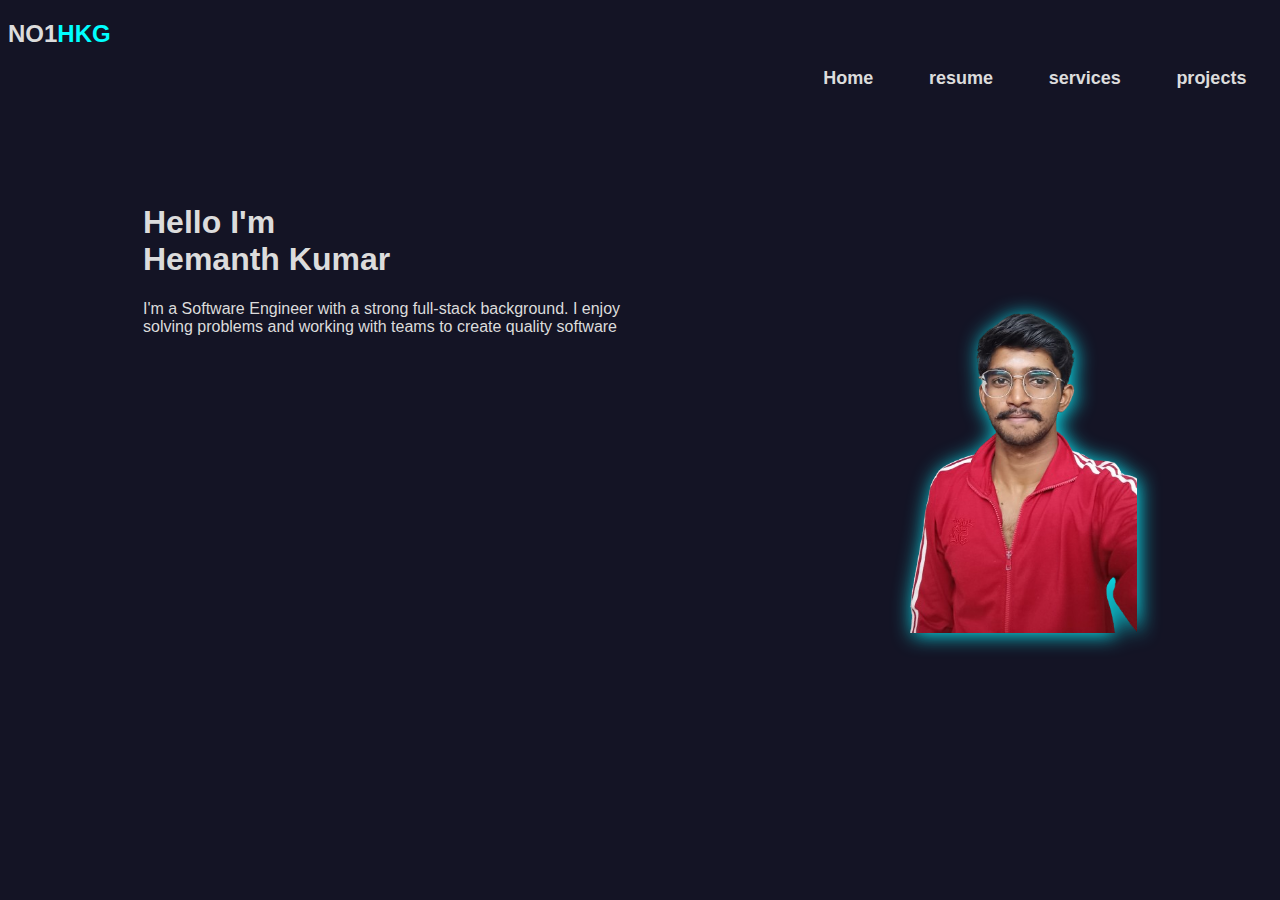
==== index.html @ a4717e3f "index html,css" ====
<!DOCTYPE html>
<html lang="en">
<head>
    <meta charset="UTF-8">
    <meta name="viewport" content="width=device-width, initial-scale=1.0">
    <title>Portfolio</title>
    <link rel="stylesheet" href="https://cdn.jsdelivr.net/npm/bootstrap-icons@1.10.5/font/bootstrap-icons.css">
    <link rel="stylesheet" href="index.css">
</head>
<body>
    <div class="top">
        <div >
            <header>
            <a href="#"><h2>NO1<span>HKG</span></h2> </a>
            </header>
        </div>
        <nav>
            <a href="">Home</a>
            <a href="">resume</a>
            <a href="">services</a>
            <a href="">projects</a>
        </nav>
        
    </div>
    <div class="main">
        <div>
            <h1>
                Hello I'm<br>
                Hemanth Kumar
            </h1>
            <p>
                I'm a Software Engineer with a strong full-stack background. 
                I enjoy solving problems and working with teams to create quality software
            </p>
        </div>
        <div>
            <img class="image" src="hkgg.png">
        </div>
    </div>
    
</body>
</html>
---- index.css ----
body{
    background-color: rgb(20, 20, 37);
    color: gainsboro;
    font-family:'Segoe UI', Tahoma, Geneva, Verdana, sans-serif;
}
.top{
    cursor:pointer;
}
header a{
    text-decoration: none;
    color: gainsboro;
}
header span{
    color: aqua;
}
header h2:hover{
    
    color: aqua;
    
}
nav{
    font-size: medium;
    float: right;

}
nav a{
    font-size: large;
    margin: 2vw;
    text-decoration: none;
    font-weight: bold;
    color: gainsboro;
}
.main{
    display: grid;
    grid-template-columns: 50% 50%;
    margin: 15vh;
}
.image{
    filter: drop-shadow(2px 2px 10px rgb(11, 233, 245)
    );
    height: 50vh;
    float: right;
}
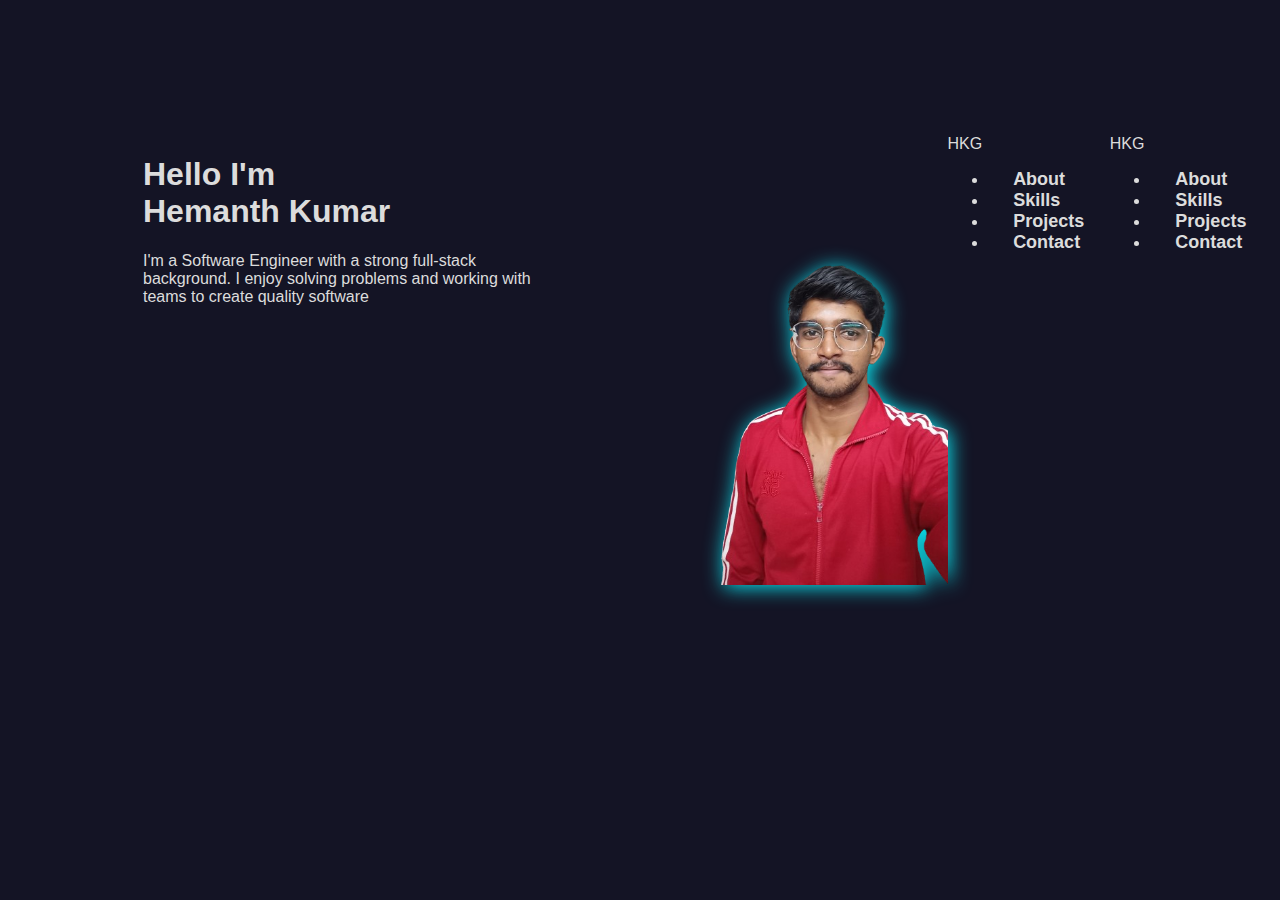
==== commit 21065b37: "Update index.html" ====
--- a/index.html
+++ b/index.html
@@ -8,18 +8,43 @@
     <link rel="stylesheet" href="index.css">
 </head>
 <body>
-    <div class="top">
-        <div >
-            <header>
-            <a href="#"><h2>NO1<span>HKG</span></h2> </a>
-            </header>
+       <nav class="nav">
+        <div class="logo">
+            HKG
         </div>
-        <nav>
-            <a href="">Home</a>
-            <a href="">resume</a>
-            <a href="">services</a>
-            <a href="">projects</a>
-        </nav>
+        <div class="links">
+            <ul>
+                <li><a href="#about">About</a></li>
+                <li><a href="#Skills">Skills</a></li>
+                <li><a href="#Projects">Projects</a></li>
+                <li><a href="#Contact">Contact</a></li>
+                
+            </ul>
+        </div>
+    </nav>
+    <nav class="ham">
+        <div class="hlogo">
+            HKG
+        </div>
+        <div class="menu">
+            <div class="hi" onclick="toggleMenu()">
+                <span></span>
+                <span></span>
+                <span></span>
+            
+
+            </div>
+            <div class="links2">
+                <ul>
+                    <li><a href="#about">About</a></li>
+                    <li><a href="#Skills">Skills</a></li>
+                    <li><a href="#Projects">Projects</a></li>
+                    <li><a href="#Contact">Contact</a></li>
+                    
+                </ul>
+            </div>
+        </div>
+    </nav>
         
     </div>
     <div class="main">
@@ -37,6 +62,12 @@
             <img class="image" src="hkgg.png">
         </div>
     </div>
-    
+    <script >
+        function toggleMenu(){
+            const toggleButton = document.querySelector('.hi');
+        const navbarLinks = document.querySelector('.links2');
+        navbarLinks.classList.toggle("open");
+        toggleButton.classList.toggle("open");
+        }</script>
 </body>
-</html>+</html>
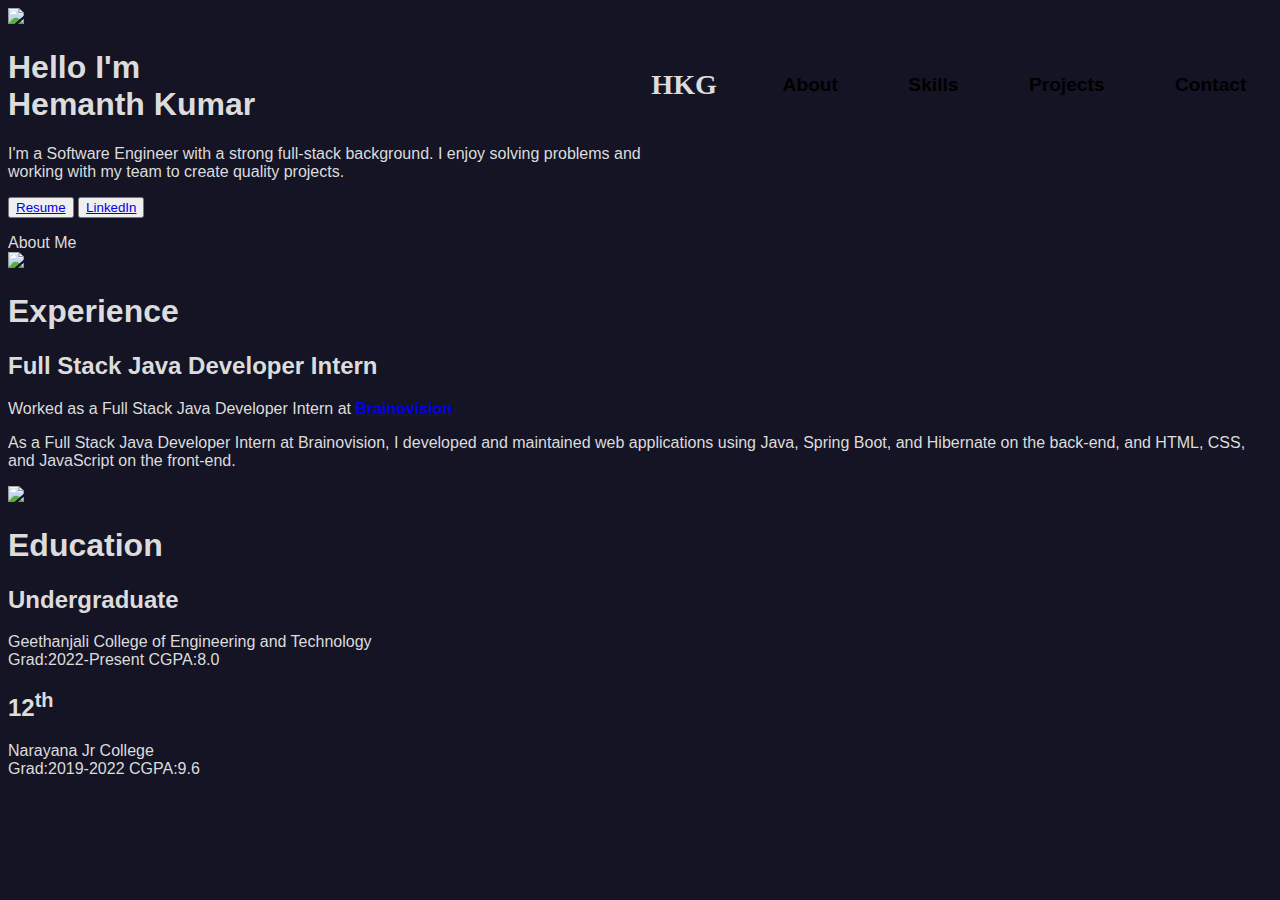
==== commit 4abf8bc2: "Update index.html" ====
--- a/index.html
+++ b/index.html
@@ -3,18 +3,19 @@
 <head>
     <meta charset="UTF-8">
     <meta name="viewport" content="width=device-width, initial-scale=1.0">
-    <title>Portfolio</title>
-    <link rel="stylesheet" href="https://cdn.jsdelivr.net/npm/bootstrap-icons@1.10.5/font/bootstrap-icons.css">
+    <title>portfolio</title>
     <link rel="stylesheet" href="index.css">
+    <link rel="stylesheet" href="m.css">
+    
 </head>
 <body>
-       <nav class="nav">
+    <nav class="nav">
         <div class="logo">
             HKG
         </div>
         <div class="links">
             <ul>
-                <li><a href="#about">About</a></li>
+                <li><a href="#About">About</a></li>
                 <li><a href="#Skills">Skills</a></li>
                 <li><a href="#Projects">Projects</a></li>
                 <li><a href="#Contact">Contact</a></li>
@@ -36,7 +37,7 @@
             </div>
             <div class="links2">
                 <ul>
-                    <li><a href="#about">About</a></li>
+                    <li><a href="#About">About</a></li>
                     <li><a href="#Skills">Skills</a></li>
                     <li><a href="#Projects">Projects</a></li>
                     <li><a href="#Contact">Contact</a></li>
@@ -45,21 +46,64 @@
             </div>
         </div>
     </nav>
-        
-    </div>
-    <div class="main">
+    <div class="container">
         <div>
+            <img class="photo" src="hkg.jpg">
+        </div>
+        <div class="details"> 
             <h1>
-                Hello I'm<br>
-                Hemanth Kumar
+            Hello I'm<br>
+            Hemanth Kumar
             </h1>
             <p>
-                I'm a Software Engineer with a strong full-stack background. 
-                I enjoy solving problems and working with teams to create quality software
+            I'm a Software Engineer with a strong full-stack background. 
+            I enjoy solving problems and working with my team to create quality projects.
             </p>
+        <div>
+            <div class="resume">
+                <p style="font-family: Arial, Helvetica, sans-serif;"><button  >
+                    <a href="Resume.Docx" download="Resume.Docx">Resume</a>
+                </button> 
+                <button>
+                    <a href="https://www.linkedin.com/in/no1hkg" >LinkedIn</a>
+                </button></p>
+            </div>
+
         </div>
-        <div>
-            <img class="image" src="hkgg.png">
+        </div>
+    </div>
+    
+    <div>
+        <div class="container2">
+            <div class="details" id="About">
+                <h>About Me</h>
+                <div class="aboutboxes">
+                    <div class="left">
+                        <img class="icons" src="exp.png">
+                        <h1>Experience</h1>
+                            <h2>Full Stack Java Developer Intern</h2> 
+                            <p> Worked as a Full Stack Java Developer Intern at 
+                            <a href="https://brainovision.org/"><strong>Brainovision</strong></a>
+                            </p>
+                            <p>
+                                As a Full Stack Java Developer Intern at Brainovision, 
+                                I developed and maintained web applications using Java, Spring Boot, 
+                                and Hibernate on the back-end, and HTML, CSS, and JavaScript on the front-end.
+                            </p>
+                    </div>
+                    <div class="right"> 
+                        <img class="icons" src="edu.png">
+                        <h1>Education</h1>
+                        <h2>Undergraduate</h2>
+                        <p>Geethanjali College of Engineering and Technology <br><span style="align-items:left
+                        ;">Grad:2022-Present CGPA:8.0</span></p>
+                        <h2>12<sup>th</sup></h2>
+                        <p>Narayana Jr College <br><span>Grad:2019-2022 CGPA:9.6</span></p>
+                    </div>
+                </div>
+                    
+                
+            </div>
         </div>
     </div>
     <script >
@@ -68,6 +112,9 @@
         const navbarLinks = document.querySelector('.links2');
         navbarLinks.classList.toggle("open");
         toggleButton.classList.toggle("open");
-        }</script>
+        }
+    
+</script>
+
 </body>
 </html>
--- a/index.css
+++ b/index.css
@@ -3,6 +3,105 @@
     color: gainsboro;
     font-family:'Segoe UI', Tahoma, Geneva, Verdana, sans-serif;
 }
+.logo{
+    font-family:Oswald;
+    font-size: 2.2vw;
+    font-weight: bolder;
+}
+nav{
+    display: flex;
+    justify-content: space-around;
+    align-items: center;
+    height: 17vh;
+}
+.links ul{
+    list-style: none;
+    display: flex;
+    gap: 1.2rem;
+    
+}
+
+.nav a{
+    color: black;
+    font-size: 1.5vw;
+    text-decoration: none;  
+}
+.nav a:hover{
+    color: gray;
+    text-shadow: 0px 0px 1px gray;
+}
+
+.ham{
+    font-family:Oswald;
+    font-size: 4.2vw;
+    display: none;
+}
+.menu{
+    position: relative;
+    display: inline-block;
+    
+}
+.hi{
+    display: flex;
+    padding: 2px;
+    flex-direction: column;
+    justify-content: space-evenly;
+    height: 24px;
+    width: 30px;
+    cursor: pointer;
+}
+.hi span{
+    
+    width: 100%;
+    height: 3px;
+    background-color: black;
+    transition:all 0.3 ease-in-out;
+}
+.links2{
+    position: absolute;
+    overflow: hidden;
+    top:100%;
+    right: 0;
+    background-color: white;
+    width: fit-content;
+    max-height: 0;
+    
+    transition: all 0.3 ease-in-out;
+
+}
+.links2 li{
+    list-style: none;
+}
+.links2 a{
+    color: black;
+    text-decoration: none;
+}
+.links2.open{
+    font-size: 1.25rem;
+    max-height: 300px;
+}
+
+
+.hi.open span:first-child{
+    transform: rotate(45deg) translate(5px,5px);
+}
+.hi.open span:nth-child(2){
+    opacity: 0;
+}
+.hi.open span:last-child{
+    transform: rotate(-45deg) translate(5px,-5px);
+}
+
+.hi.open :first-child{
+    transform: none; 
+}
+.hi.open :nth-child(2){
+    opacity: 1;
+}
+.hi.open :last-child{
+    transform: none; 
+}
+
 .top{
     cursor:pointer;
 }
@@ -40,4 +139,4 @@
     );
     height: 50vh;
     float: right;
-}+}
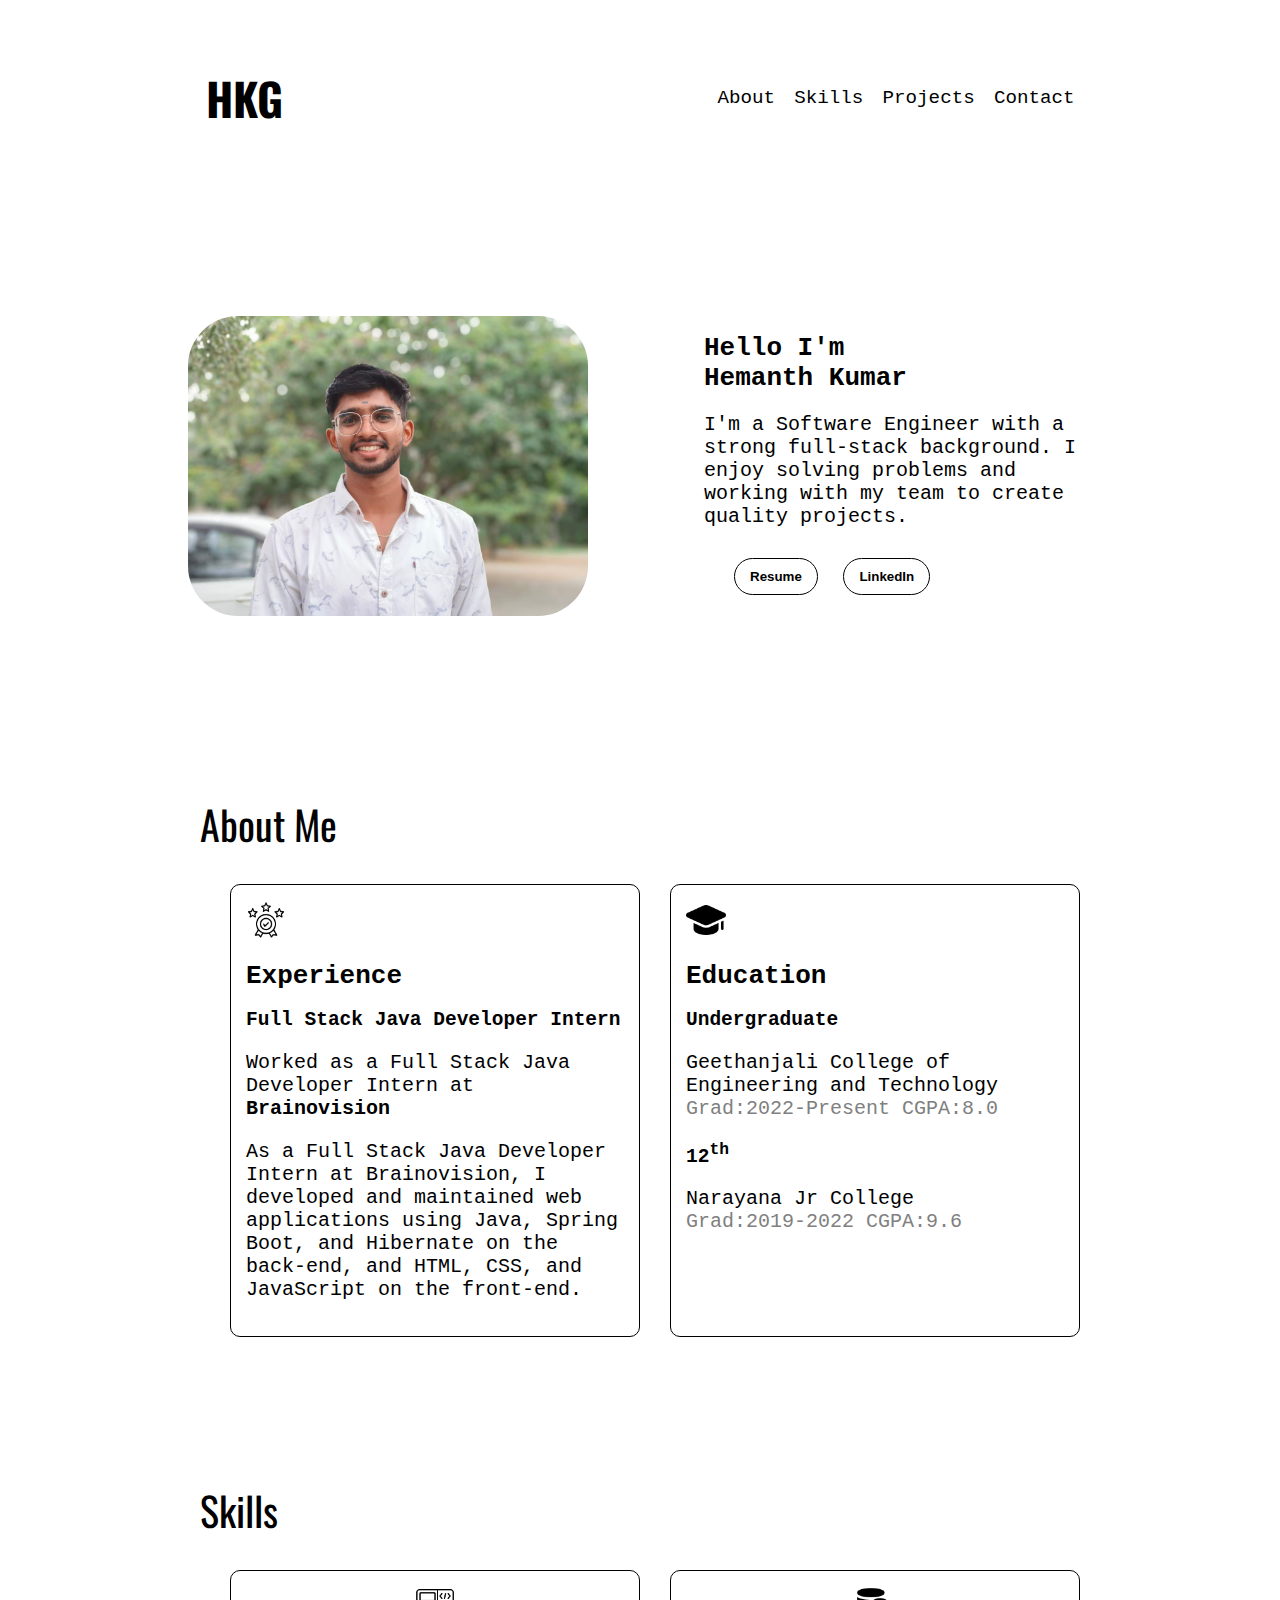
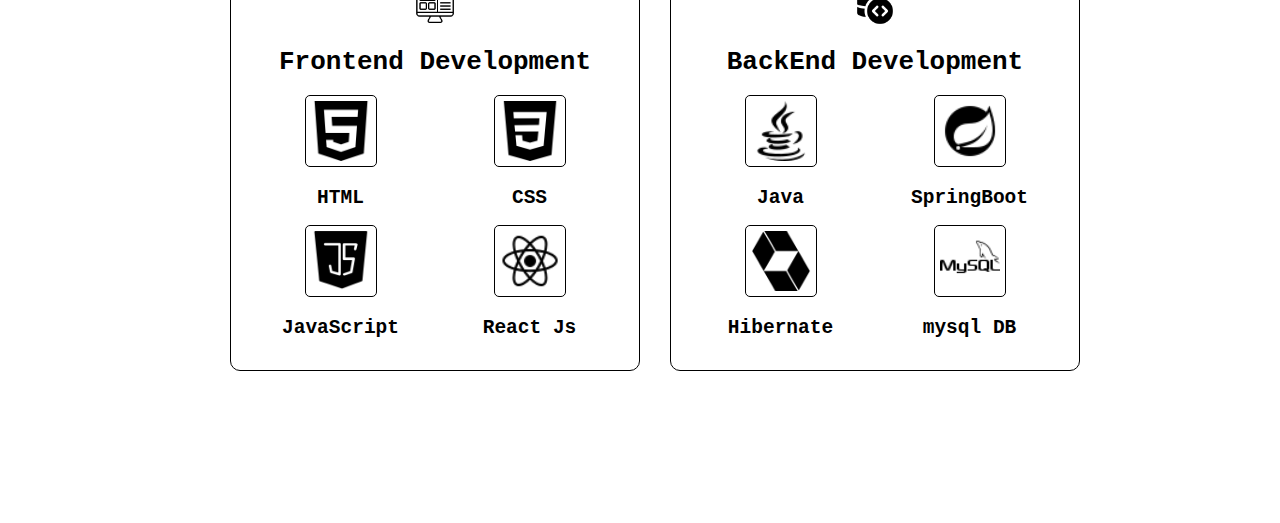
==== commit 7fbdd675: "Sills.." ====
--- a/index.html
+++ b/index.html
@@ -95,8 +95,8 @@
                         <img class="icons" src="edu.png">
                         <h1>Education</h1>
                         <h2>Undergraduate</h2>
-                        <p>Geethanjali College of Engineering and Technology <br><span style="align-items:left
-                        ;">Grad:2022-Present CGPA:8.0</span></p>
+                        <p>Geethanjali College of Engineering and Technology <br>
+                            <span>Grad:2022-Present CGPA:8.0</span></p>
                         <h2>12<sup>th</sup></h2>
                         <p>Narayana Jr College <br><span>Grad:2019-2022 CGPA:9.6</span></p>
                     </div>
@@ -105,6 +105,35 @@
                 
             </div>
         </div>
+    </div>
+    <div class="container3">
+        <div class="details" id="Skills" style="text-align: left;">
+            <h>Skills</h>
+            <div class="aboutboxes">
+                <div class="left">
+                    <img class="icons" src="front-end.png">
+                    <h1>Frontend Development</h1>
+                     <div class="skillset">
+                        <div><img src="html.png" alt="" class="fe"><h2>HTML</h2></div>
+                        <div><img src="css.png" alt="" class="fe"><h2>CSS</h2></div>
+                        <div><img src="js.png" alt="" class="fe"><h2>JavaScript</h2></div>
+                        <div><img src="react.png" alt="" class="fe"><h2>React Js</h2></div>
+                     </div> 
+                </div>
+                <div class="right"> 
+                    <img class="icons" src="backend.png">
+                    <h1>BackEnd Development</h1>
+                    <div class="skillset" >
+                        <div><img src="java.png" alt="" class="fe"><h2>Java</h2></div>
+                        <div><img src="spring-boot.png" alt="" class="fe"><h2>SpringBoot</h2></div>
+                        <div><img src="hibernate.png" alt="" class="fe"><h2>Hibernate</h2></div>
+                        <div><img src="mysql.png" alt="" class="fe"><h2>mysql DB</h2></div>
+                    </div>
+                    
+                </div>
+            </div>
+        </div>
+        
     </div>
     <script >
         function toggleMenu(){
--- a/index.css
+++ b/index.css
@@ -1,18 +1,21 @@
+@import url('https://fonts.googleapis.com/css2?family=Oswald:wght@200..700&display=swap');
 body{
-    background-color: rgb(20, 20, 37);
-    color: gainsboro;
-    font-family:'Segoe UI', Tahoma, Geneva, Verdana, sans-serif;
+    font-family: monospace;
+    
+}
+p{
+    font-size: 20px;
 }
 .logo{
     font-family:Oswald;
-    font-size: 2.2vw;
+    font-size: 3.5vw;
     font-weight: bolder;
 }
 nav{
     display: flex;
     justify-content: space-around;
     align-items: center;
-    height: 17vh;
+    height: 20vh;
 }
 .links ul{
     list-style: none;
@@ -33,7 +36,7 @@
 
 .ham{
     font-family:Oswald;
-    font-size: 4.2vw;
+    font-size: 30px;
     display: none;
 }
 .menu{
@@ -62,10 +65,8 @@
     overflow: hidden;
     top:100%;
     right: 0;
-    background-color: white;
-    width: fit-content;
+    width: auto;
     max-height: 0;
-    
     transition: all 0.3 ease-in-out;
 
 }
@@ -79,6 +80,7 @@
 .links2.open{
     font-size: 1.25rem;
     max-height: 300px;
+    max-width: fit-content;
 }
 
 
@@ -101,42 +103,117 @@
 .hi.open :last-child{
     transform: none; 
 }
-
-.top{
-    cursor:pointer;
-}
-header a{
-    text-decoration: none;
-    color: gainsboro;
-}
-header span{
-    color: aqua;
-}
-header h2:hover{
-    
-    color: aqua;
-    
-}
-nav{
-    font-size: medium;
-    float: right;
-
-}
-nav a{
-    font-size: large;
-    margin: 2vw;
-    text-decoration: none;
-    font-weight: bold;
-    color: gainsboro;
-}
-.main{
+.container{
+    justify-items: center;
+    margin: 10vw;
     display: grid;
     grid-template-columns: 50% 50%;
-    margin: 15vh;
-}
-.image{
-    filter: drop-shadow(2px 2px 10px rgb(11, 233, 245)
-    );
-    height: 50vh;
-    float: right;
-}
+    
+}
+.photo, .details{ 
+    margin-inline-start: 5vw;
+    margin-inline-end: 5vw;
+}
+.photo{
+    margin-bottom: 50px;
+    height: 300px;
+    border-radius: 50px;
+    display: block;
+  margin-left: auto;
+  margin-right: auto;
+}
+.resume{
+    margin: 20px;
+}
+.resume button{
+    background-color: transparent;
+    border: none;
+    border-radius: 25px;
+    padding: 10px;
+    padding-inline: 15px;
+    cursor: pointer;
+    margin: 10px;
+    border: 1px solid black;
+}
+.resume a{
+    color: black;
+    font-weight: bolder;
+    text-decoration: none;
+}
+.container2{
+    margin: 10vw;
+}
+.container2 h{
+    font-family: Oswald;
+    font-size: 40px;
+}
+.container2 a{
+    cursor: pointer;
+    text-decoration: none;
+    color: black;
+}
+.container2 span{
+    color: gray;
+}
+.aboutboxes{
+    width: 100%;
+    display: grid;
+    grid-template-columns: 50% 50%;
+    margin: 15px;
+    justify-content: space-around;
+    
+}
+.icons{
+    height: 40px;
+}
+.left, .right{
+    margin: 15px;
+    padding:15px;
+    border: 1px solid black ;
+    border-radius: 10px;
+}
+.container3 {
+    margin: 10vw;
+}
+.container3 .left,.container3 .right{
+    text-align: center;
+
+}
+.container3 h{
+    font-family: Oswald;
+    font-size: 40px;
+}
+
+.skillset{
+    display: grid;
+    grid-template-rows: 50%, 50%;
+    grid-template-columns: 50% 50%;  
+    margin-left: auto;
+    text-align: center;
+    
+}
+
+.fe{
+    height: 60px;
+    margin-inline: 5px;
+    padding:5px;
+    border:1px solid black;
+    border-radius: 5px;
+
+}
+
+@media screen and (max-width:1200px){
+    .nav{
+        display: none;
+    }
+    .ham{
+        display: flex;
+    }
+    .container{
+        display: inline;
+    }
+    .aboutboxes{
+        display: inline;
+
+    }
+}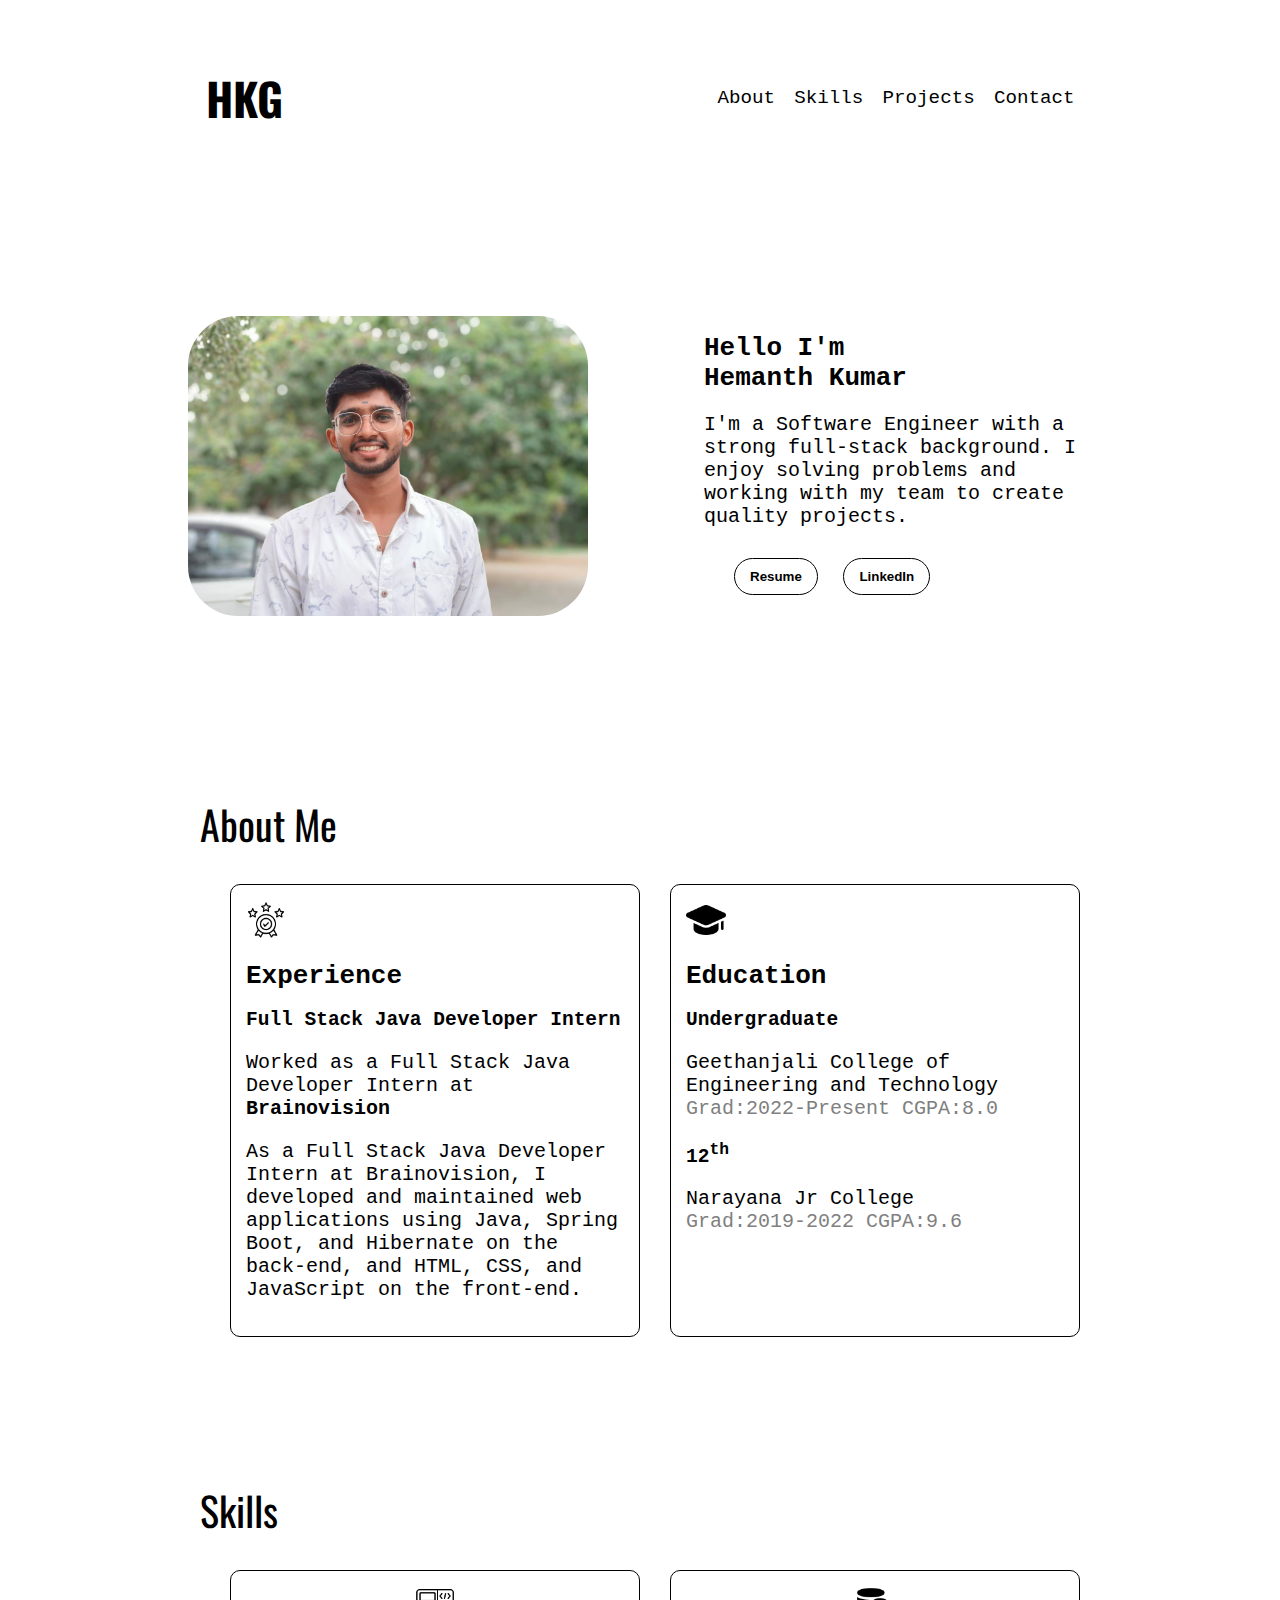
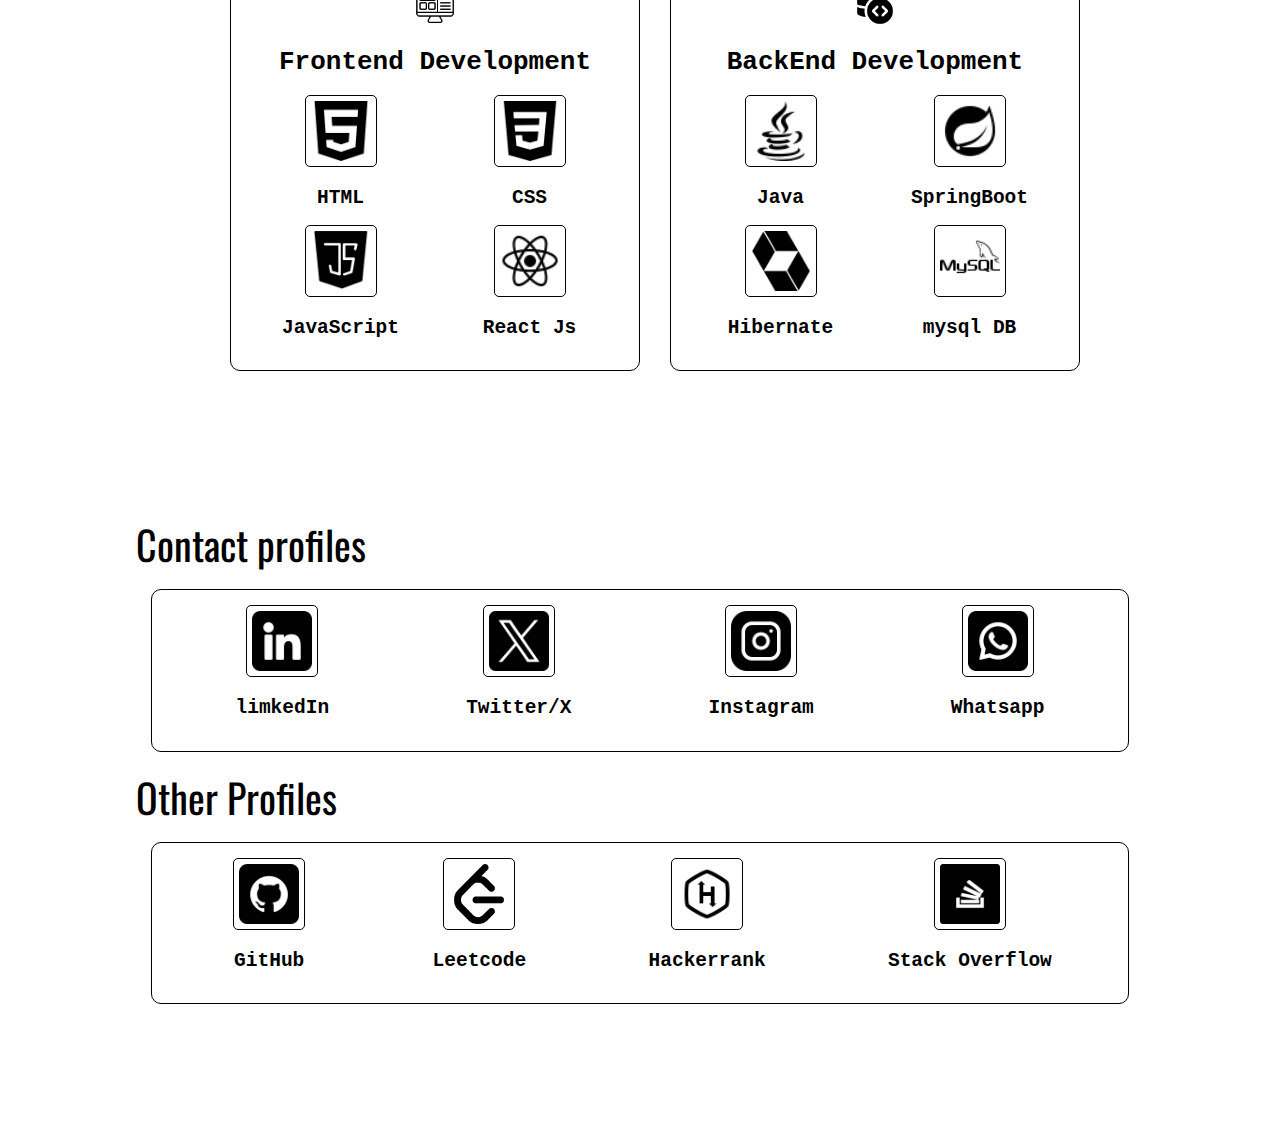
==== commit a4dae39e: "contact" ====
--- a/index.html
+++ b/index.html
@@ -135,6 +135,31 @@
         </div>
         
     </div>
+    <div id="Contact">
+    <div class="container4">
+        <h>Contact profiles</h>
+            <div class="left">
+                 <div class="contactProfiles">
+                    <div><a target="_blank"  href="https://www.linkedin.com/in/no1hkg/"><img src="linkedin.png" alt="" class="fe"><h2>limkedIn</h2></a></div>
+                    <div><a  target="_blank" href="https://x.com/no1hkg"><img src="twitter.png" alt="" class="fe"><h2>Twitter/X</h2></a></div>
+                    <div><a  target="_blank" href="https://www.instagram.com/no1hkg/"><img src="instagram.png" alt="" class="fe"><h2>Instagram</h2></a></div>
+                    <div><a  target="_blank" href="https://wa.me/+919701114834"><img src="whatsapp.png" alt="" class="fe"><h2>Whatsapp</h2></a></div>
+                 </div> 
+            </div>
+            <h>Other Profiles</h>
+            <div class="right"> 
+                <div class="otherprofiles" >
+                    <div><a  target="_blank" href="https://github.com/hkg27"><img src="github.png" alt="" class="fe"><h2>GitHub</h2></a></div>
+                    <div><a  target="_blank" href="https://leetcode.com/u/budigeHemanth/"><img src="leetcode.png" alt="" class="fe"><h2>Leetcode</h2></a></div>
+                    <div><a  target="_blank" href="https://www.hackerrank.com/profile/no1hkg"><img src="hackerrank.png" alt="" class="fe"><h2>Hackerrank</h2></a></div>
+                    <div><a  target="_blank" href="https://stackoverflow.com/users/26540569/no1hkg"><img src="stackoverflow.png" alt="" class="fe"><h2>Stack Overflow</h2></a></div>
+                    
+                </div>
+                
+            </div>
+
+    </div>
+</div>
     <script >
         function toggleMenu(){
             const toggleButton = document.querySelector('.hi');
--- a/index.css
+++ b/index.css
@@ -163,6 +163,9 @@
     justify-content: space-around;
     
 }
+button:hover{
+    filter: drop-shadow(1px 1px 5px  gray);
+}
 .icons{
     height: 40px;
 }
@@ -172,14 +175,14 @@
     border: 1px solid black ;
     border-radius: 10px;
 }
-.container3 {
+.container3, .container4 {
     margin: 10vw;
 }
 .container3 .left,.container3 .right{
     text-align: center;
 
 }
-.container3 h{
+.container3 h, .container4 h{
     font-family: Oswald;
     font-size: 40px;
 }
@@ -201,19 +204,46 @@
     border-radius: 5px;
 
 }
+.contactProfiles, .otherprofiles{
+    display: grid;
+    grid-template-columns: auto auto auto auto;
+    text-align: center;
+    
+}
+.contactProfiles a, .otherprofiles a{
+    text-decoration: none;
+    color: black;
+    cursor: pointer;
+}
+.contactProfiles a:hover, .otherprofiles a:hover{
+    filter: drop-shadow(1px 1px 5px  gray);
+}
 
 @media screen and (max-width:1200px){
+
     .nav{
         display: none;
     }
     .ham{
         display: flex;
     }
+
     .container{
         display: inline;
     }
+    .photo{
+        height: 250px;
+    }
     .aboutboxes{
         display: inline;
-
-    }
+    }
+    .container2, .container3, .container4 {
+        margin: 1vw;
+    }
+    .contactProfiles, .otherprofiles{
+        display: grid;
+        grid-template-columns: auto auto;
+        margin-block: 5vh;
+    }
+
 }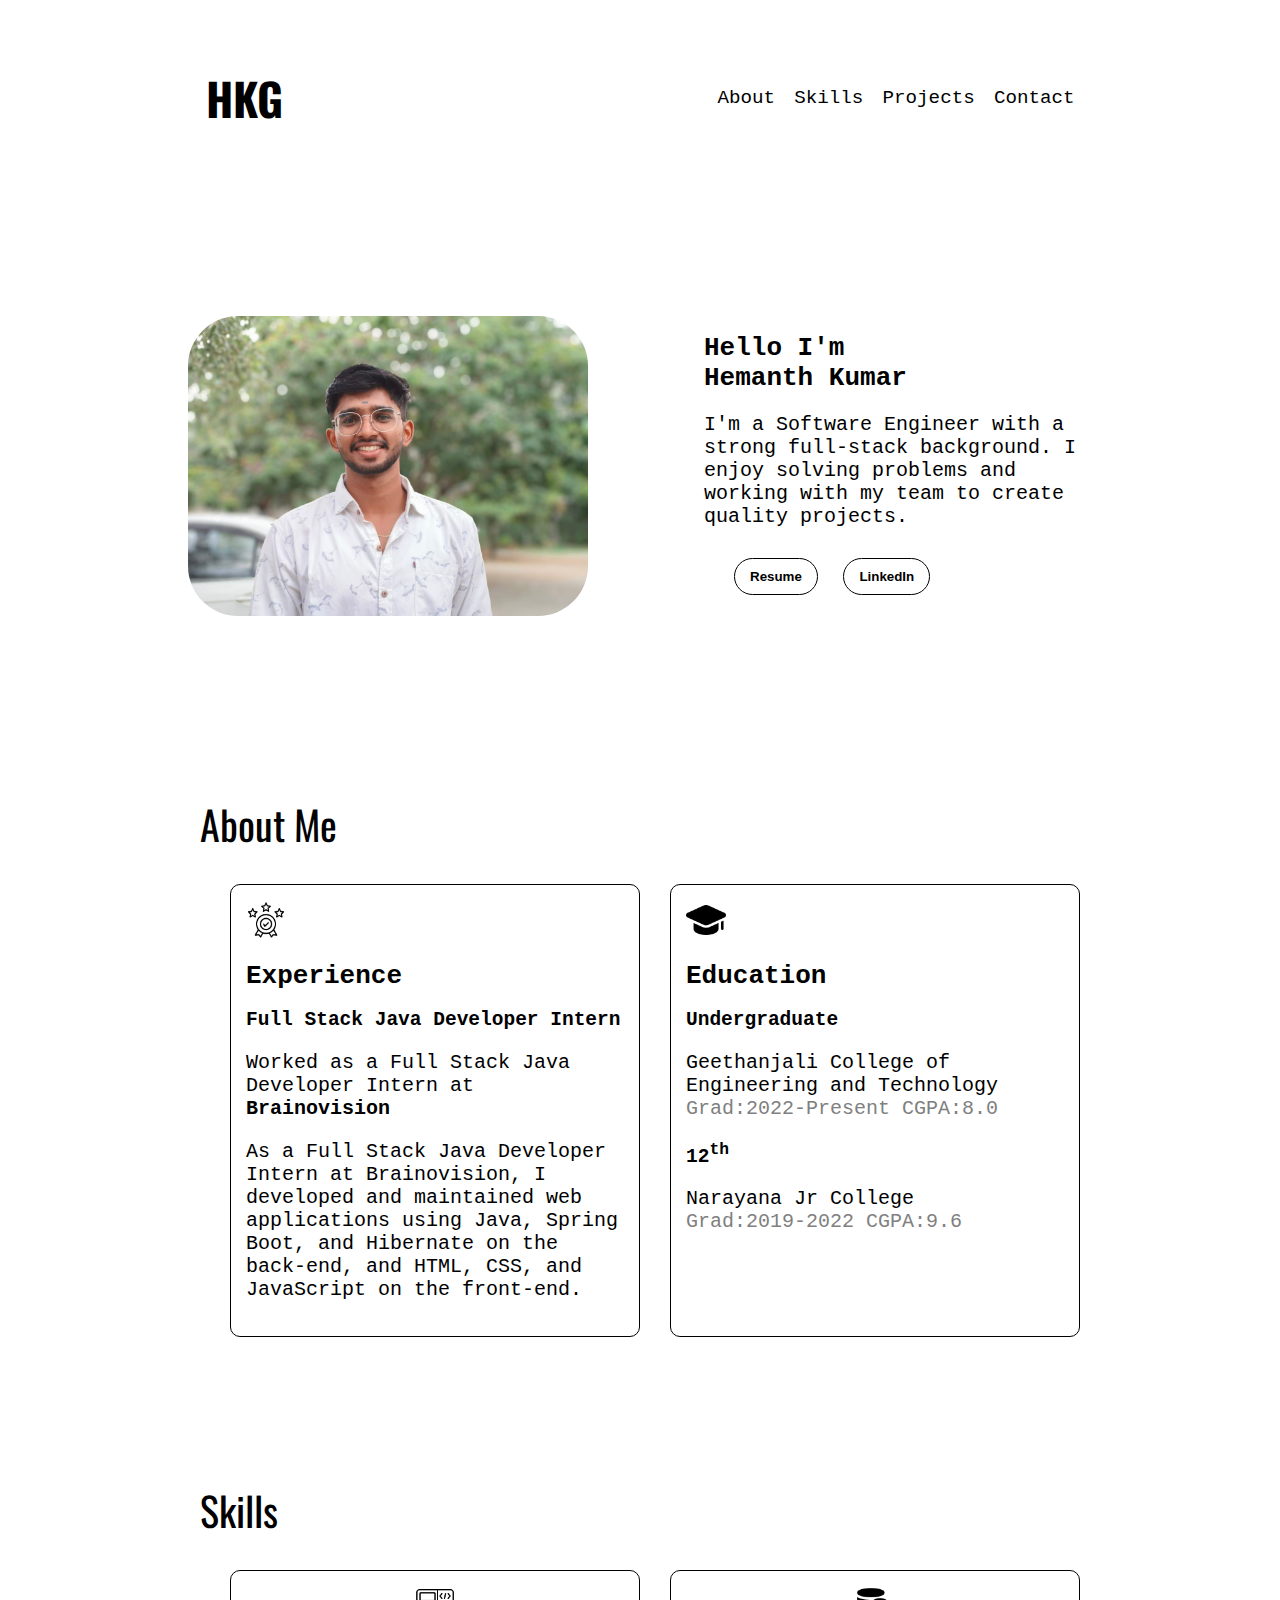
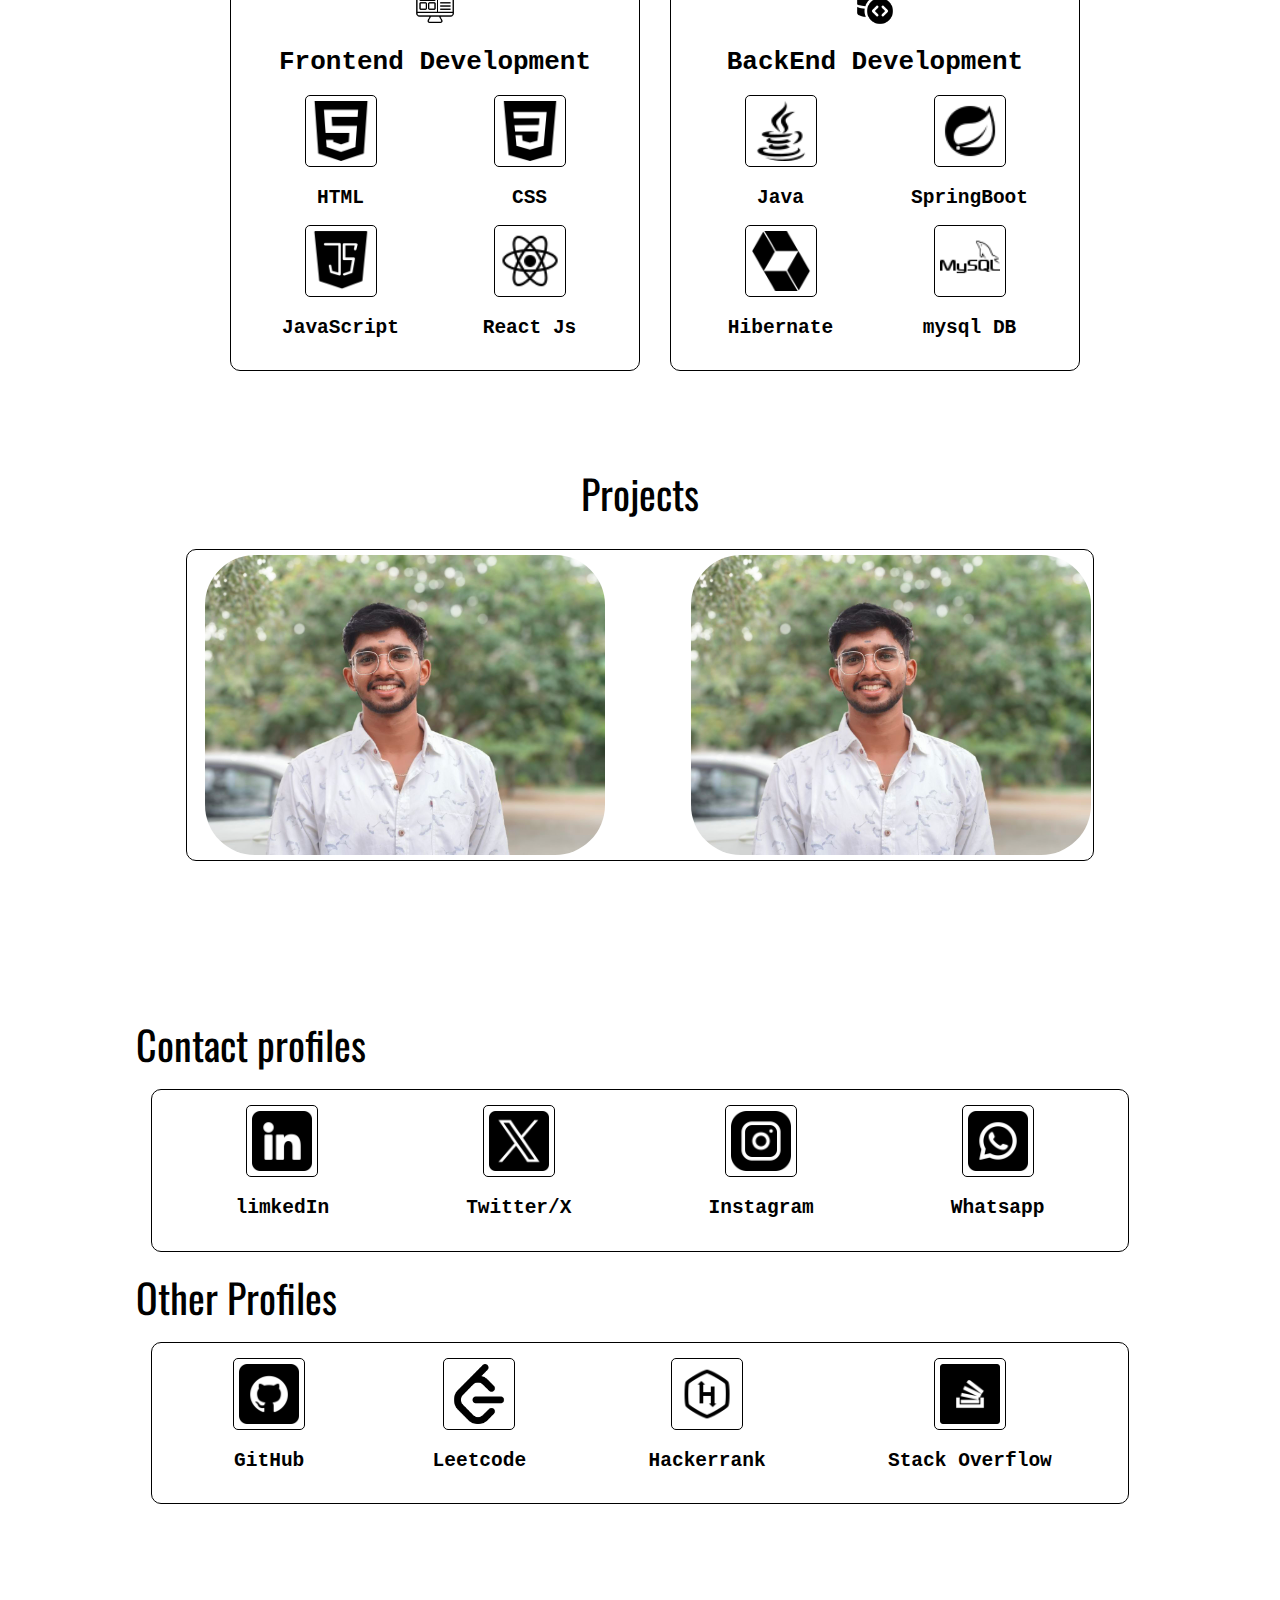
==== commit 1dce5feb: "projects" ====
--- a/index.html
+++ b/index.html
@@ -133,6 +133,18 @@
                 </div>
             </div>
         </div>
+        <div class="container5">
+            <div class="x"><h>Projects</h></div>
+            <di class="ms">
+                <div class="cs"><a href=""><img src="hkg.jpg"></a></div>
+                <div class="cs"><a href=""><img src="hkg.jpg"></a></div>
+                <div class="cs"><a href=""><img src="hkg.jpg"></a></div>
+                <div class="cs"><a href=""><img src="hkg.jpg"></a></div>
+                <div class="cs"><a href=""><img src="hkg.jpg"></a></div>
+                <div class="cs"><a href=""><img src="hkg.jpg"></a></div>
+            </div>
+        </div>
+        
         
     </div>
     <div id="Contact">
--- a/index.css
+++ b/index.css
@@ -218,7 +218,39 @@
 .contactProfiles a:hover, .otherprofiles a:hover{
     filter: drop-shadow(1px 1px 5px  gray);
 }
-
+.container5{
+    justify-items: center;
+    margin: 2vw;
+    padding: 2vw;
+}
+.ms{
+    border: 1px solid black;
+    border-radius: 10px;
+    width: 100%;
+    height: auto;
+    display: flex;
+    align-items: center;
+    justify-content: left;
+    overflow: auto;
+    position: reloative;
+    scroll-behavior: smooth;
+} 
+.cs{
+    min-width: 450px;
+    height: 300px;
+    cursor: pointer;
+    margin-inline: 1vw;
+    padding: 5px;
+    border-radius: 50px;
+    overflow: hidden;
+}
+.cs img{
+    height: 300px;
+    border-radius: 50px;
+}
+.x {
+    margin: 2vw;
+}
 @media screen and (max-width:1200px){
 
     .nav{
